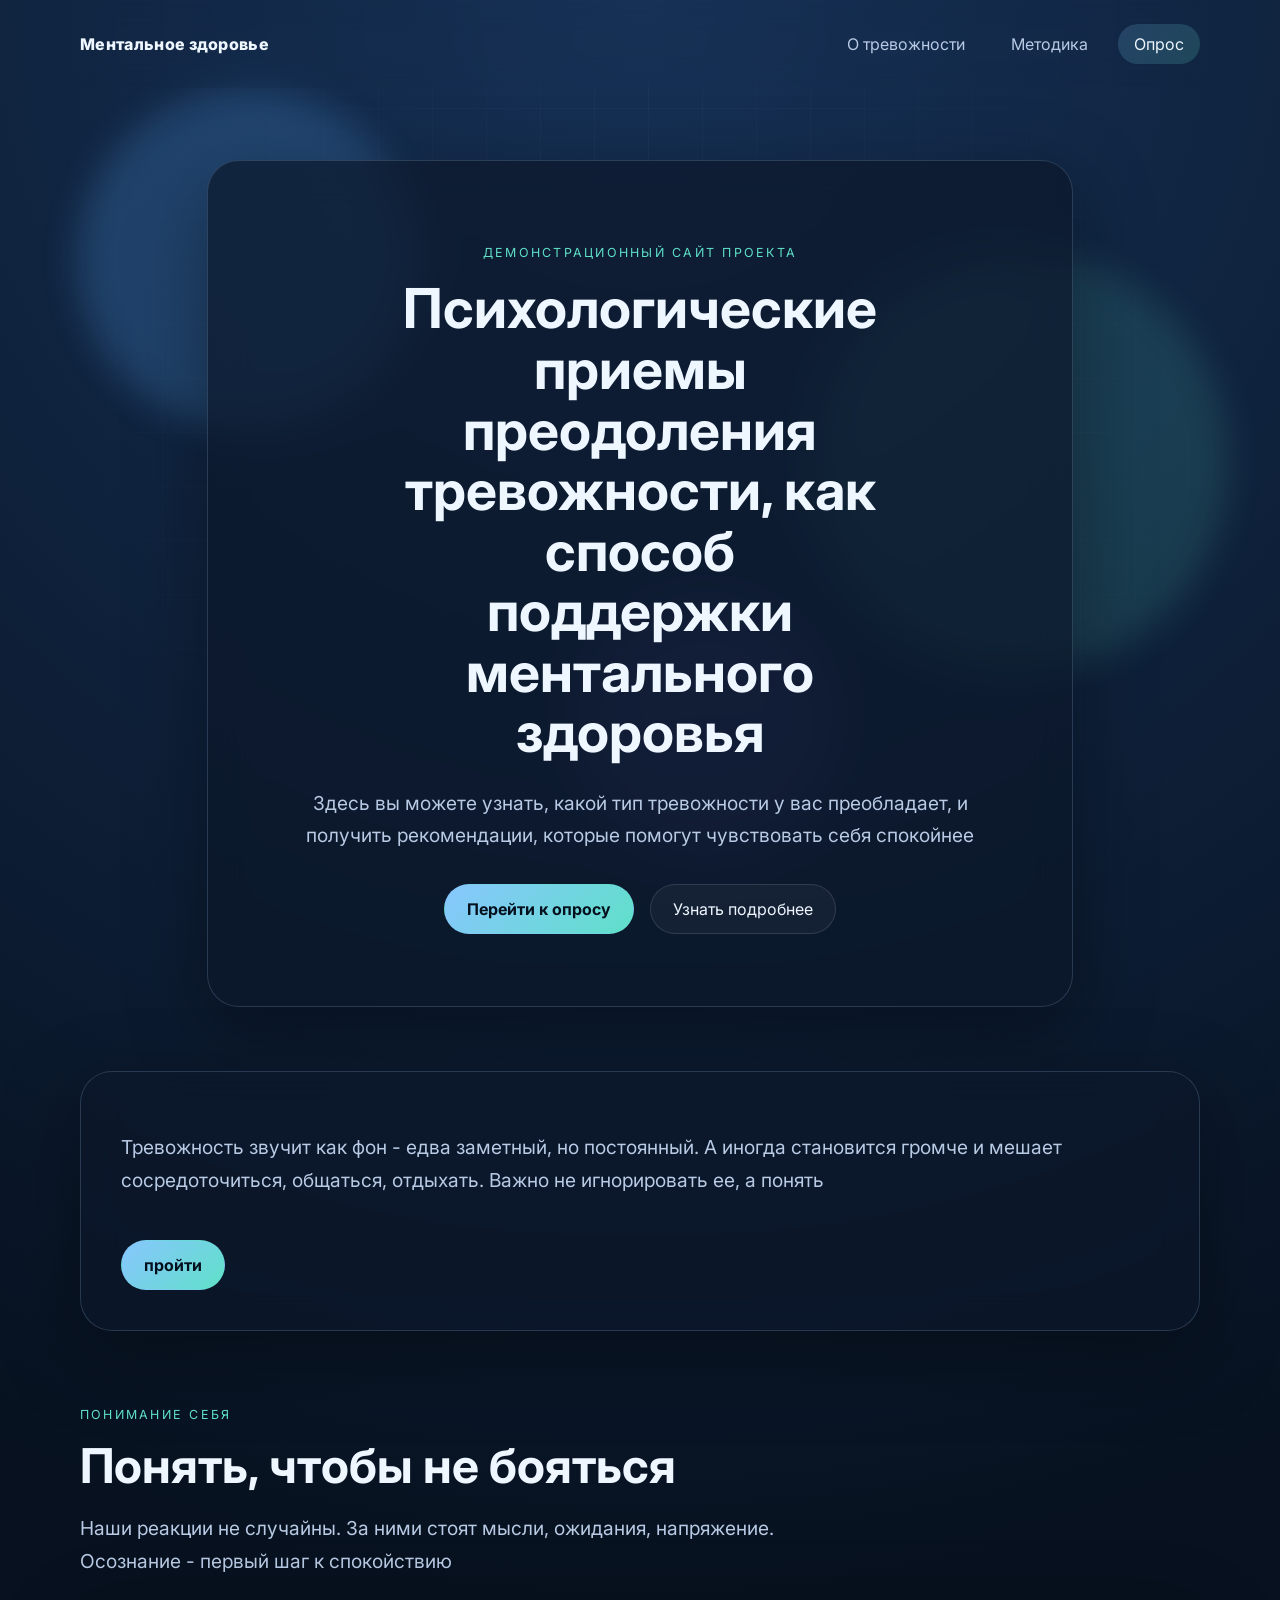
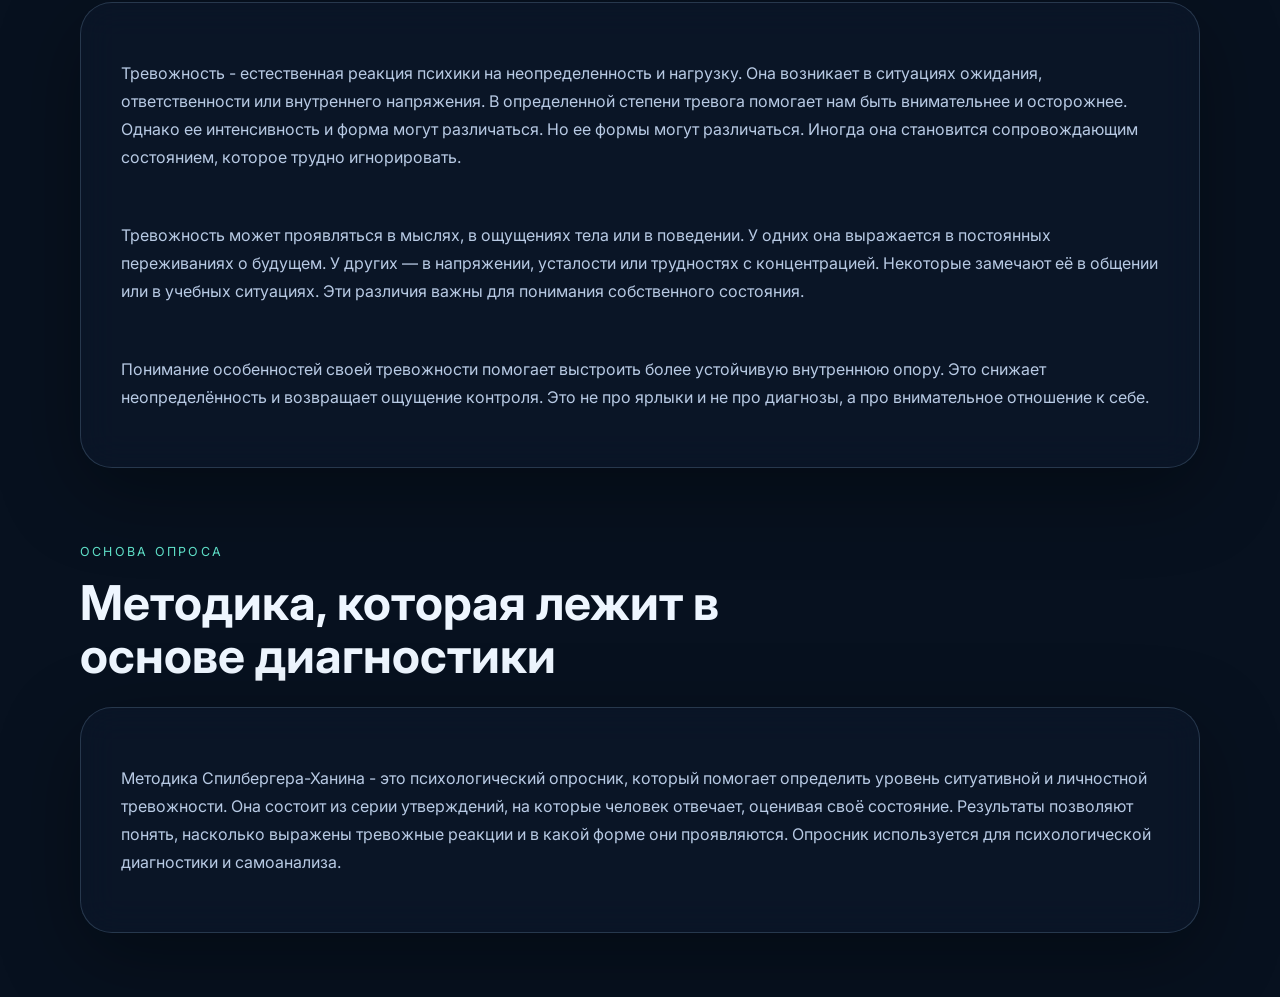
==== index.html @ a469deae "Initial commit" ====
<!DOCTYPE html>
<html lang="ru">
  <head>
    <meta charset="UTF-8" />
    <meta name="viewport" content="width=device-width, initial-scale=1.0" />
    <title>Психологические приемы преодоления тревожности</title>
    <meta
      name="description"
      content="Сайт о психологических приемах преодоления тревожности и поддержке ментального здоровья."
    />
    <link rel="preconnect" href="https://fonts.googleapis.com" />
    <link rel="preconnect" href="https://fonts.gstatic.com" crossorigin />
    <link
      href="https://fonts.googleapis.com/css2?family=Inter:wght@400;500;600;700;800&display=swap"
      rel="stylesheet"
    />
    <link rel="stylesheet" href="styles.css" />
  </head>
  <body>
    <div class="background" aria-hidden="true">
      <span class="orb orb-1"></span>
      <span class="orb orb-2"></span>
      <span class="orb orb-3"></span>
      <span class="grid"></span>
    </div>

    <header class="site-header container">
      <a class="brand" href="index.html">Ментальное здоровье</a>
      <nav class="nav">
        <a href="#about">О тревожности</a>
        <a href="#method">Методика</a>
        <a class="nav-button" href="survey.html">Опрос</a>
      </nav>
    </header>

    <main>
      <section class="hero container reveal">
        <div class="hero-card glass-panel">
          <p class="eyebrow">Демонстрационный сайт проекта</p>
          <h1>
            Психологические приемы преодоления тревожности, как способ поддержки
            ментального здоровья
          </h1>
          <p class="hero-subtitle">
            Здесь вы можете узнать, какой тип тревожности у вас преобладает, и
            получить рекомендации, которые помогут чувствовать себя спокойнее
          </p>
          <div class="hero-actions">
            <a class="button primary" href="survey.html">Перейти к опросу</a>
            <a class="button secondary" href="#about">Узнать подробнее</a>
          </div>
        </div>
      </section>

      <section class="story container reveal">
        <div class="story-card glass-panel">
          <p class="lead-text">
            Тревожность звучит как фон - едва заметный, но постоянный. А иногда
            становится громче и мешает сосредоточиться, общаться, отдыхать. Важно
            не игнорировать ее, а понять
          </p>
          <a class="button primary" href="survey.html">пройти</a>
        </div>
      </section>

      <section id="about" class="content-section container reveal">
        <div class="section-heading">
          <p class="eyebrow">Понимание себя</p>
          <h2>Понять, чтобы не бояться</h2>
          <p class="section-subtitle">
            Наши реакции не случайны. За ними стоят мысли, ожидания, напряжение.
            Осознание - первый шаг к спокойствию
          </p>
        </div>
        <div class="glass-panel text-block">
          <p>
            Тревожность - естественная реакция психики на неопределенность и
            нагрузку. Она возникает в ситуациях ожидания, ответственности или
            внутреннего напряжения. В определенной степени тревога помогает нам
            быть внимательнее и осторожнее. Однако ее интенсивность и форма могут
            различаться. Но ее формы могут различаться. Иногда она становится
            сопровождающим состоянием, которое трудно игнорировать.
          </p>
          <p>
            Тревожность может проявляться в мыслях, в ощущениях тела или в
            поведении. У одних она выражается в постоянных переживаниях о будущем.
            У других — в напряжении, усталости или трудностях с концентрацией.
            Некоторые замечают её в общении или в учебных ситуациях. Эти различия
            важны для понимания собственного состояния.
          </p>
          <p>
            Понимание особенностей своей тревожности помогает выстроить более
            устойчивую внутреннюю опору. Это снижает неопределённость и возвращает
            ощущение контроля. Это не про ярлыки и не про диагнозы, а про
            внимательное отношение к себе.
          </p>
        </div>
      </section>

      <section id="method" class="content-section container reveal">
        <div class="section-heading">
          <p class="eyebrow">Основа опроса</p>
          <h2>Методика, которая лежит в основе диагностики</h2>
        </div>
        <div class="glass-panel text-block">
          <p>
            Методика Спилбергера-Ханина - это психологический опросник, который
            помогает определить уровень ситуативной и личностной тревожности. Она
            состоит из серии утверждений, на которые человек отвечает, оценивая
            своё состояние. Результаты позволяют понять, насколько выражены
            тревожные реакции и в какой форме они проявляются. Опросник
            используется для психологической диагностики и самоанализа.
          </p>
        </div>
      </section>
    </main>


    <script src="script.js"></script>
  </body>
</html>
---- styles.css ----
:root {
  --bg: #07111f;
  --bg-soft: rgba(12, 26, 45, 0.72);
  --panel: rgba(12, 24, 42, 0.7);
  --panel-border: rgba(173, 216, 255, 0.18);
  --text: #eef6ff;
  --muted: #b8cae4;
  --accent: #88c6ff;
  --accent-strong: #5fe0c8;
  --shadow: 0 24px 80px rgba(0, 0, 0, 0.35);
  --radius-xl: 32px;
  --radius-lg: 24px;
  --radius-md: 18px;
  --container: min(1120px, calc(100% - 32px));
}

* {
  box-sizing: border-box;
}

html {
  scroll-behavior: smooth;
}

body {
  margin: 0;
  font-family: 'Inter', system-ui, sans-serif;
  color: var(--text);
  background: radial-gradient(circle at top, #163156, #07111f 60%);
  min-height: 100vh;
  overflow-x: hidden;
}

a {
  color: inherit;
  text-decoration: none;
}

button,
input,
textarea,
select {
  font: inherit;
}

.container {
  width: var(--container);
  margin: 0 auto;
}

.background {
  position: fixed;
  inset: 0;
  overflow: hidden;
  z-index: -2;
}

.orb {
  position: absolute;
  border-radius: 50%;
  filter: blur(18px);
  opacity: 0.7;
  animation: float 15s ease-in-out infinite;
}

.orb-1 {
  width: 340px;
  height: 340px;
  background: rgba(93, 174, 255, 0.3);
  top: 10%;
  left: 6%;
}

.orb-2 {
  width: 420px;
  height: 420px;
  background: rgba(95, 224, 200, 0.2);
  right: 4%;
  top: 28%;
  animation-delay: -5s;
}

.orb-3 {
  width: 260px;
  height: 260px;
  background: rgba(161, 120, 255, 0.18);
  left: 45%;
  bottom: 5%;
  animation-delay: -9s;
}

.grid {
  position: absolute;
  inset: 0;
  background-image: linear-gradient(rgba(255, 255, 255, 0.05) 1px, transparent 1px),
    linear-gradient(90deg, rgba(255, 255, 255, 0.05) 1px, transparent 1px);
  background-size: 54px 54px;
  mask-image: radial-gradient(circle at center, black, transparent 80%);
  animation: drift 20s linear infinite;
}

.site-header {
  display: flex;
  align-items: center;
  justify-content: space-between;
  padding: 24px 0;
  position: sticky;
  top: 0;
  z-index: 10;
  backdrop-filter: blur(14px);
}

.brand {
  font-weight: 800;
  letter-spacing: 0.02em;
}

.nav {
  display: flex;
  align-items: center;
  gap: 14px;
  flex-wrap: wrap;
}

.nav a {
  padding: 10px 16px;
  border-radius: 999px;
  color: var(--muted);
  transition: 0.25s ease;
}

.nav a:hover,
.nav a:focus-visible {
  color: var(--text);
  background: rgba(255, 255, 255, 0.08);
}

.nav-button {
  background: linear-gradient(135deg, rgba(136, 198, 255, 0.18), rgba(95, 224, 200, 0.18));
  color: var(--text) !important;
}

.hero,
.story,
.content-section,
.site-footer,
.survey-layout {
  padding-bottom: 64px;
}

.hero {
  padding-top: 72px;
  min-height: calc(100vh - 96px);
  display: grid;
  place-items: center;
}

.glass-panel {
  background: var(--panel);
  border: 1px solid var(--panel-border);
  box-shadow: var(--shadow);
  backdrop-filter: blur(18px);
}

.hero-card,
.story-card,
.text-block,
.survey-intro,
.survey-form,
.results {
  border-radius: var(--radius-xl);
}

.hero-card {
  padding: clamp(32px, 6vw, 72px);
  text-align: center;
}

.eyebrow {
  text-transform: uppercase;
  letter-spacing: 0.18em;
  font-size: 0.78rem;
  color: var(--accent-strong);
  margin-bottom: 18px;
}

h1,
h2 {
  margin: 0;
  line-height: 1.1;
}

h1 {
  font-size: clamp(2.1rem, 4.3vw, 4.1rem);
  max-width: 14ch;
  margin-inline: auto;
}

h2 {
  font-size: clamp(1.8rem, 4vw, 3rem);
}

.hero-subtitle,
.section-subtitle,
.lead-text,
.text-block p,
.survey-intro p,
.result-summary,
.recommendation-card p,
.question-text,
.answer-label {
  color: var(--muted);
}

.hero-subtitle,
.section-subtitle,
.lead-text {
  font-size: clamp(1rem, 2vw, 1.2rem);
  line-height: 1.7;
}

.hero-subtitle {
  max-width: 720px;
  margin: 24px auto 0;
}

.hero-actions,
.results-header {
  margin-top: 32px;
}

.hero-actions {
  display: flex;
  justify-content: center;
  gap: 16px;
  flex-wrap: wrap;
}

.button {
  display: inline-flex;
  align-items: center;
  justify-content: center;
  padding: 14px 22px;
  border-radius: 999px;
  border: 1px solid transparent;
  transition: transform 0.25s ease, box-shadow 0.25s ease, background 0.25s ease;
}

.button:hover,
.button:focus-visible {
  transform: translateY(-2px);
  box-shadow: 0 16px 36px rgba(0, 0, 0, 0.25);
}

.primary {
  background: linear-gradient(135deg, var(--accent), var(--accent-strong));
  color: #04101d;
  font-weight: 700;
}

.secondary {
  border-color: rgba(255, 255, 255, 0.12);
  background: rgba(255, 255, 255, 0.04);
}

.story-card,
.text-block,
.survey-intro,
.survey-form,
.results {
  padding: clamp(24px, 4vw, 40px);
}

.story-card {
  display: grid;
  gap: 24px;
  justify-items: start;
}

.section-heading {
  max-width: 720px;
  margin-bottom: 24px;
}

.text-block {
  display: grid;
  gap: 18px;
}

.text-block p,
.survey-intro p,
.result-summary,
.recommendation-card p,
.answer-label,
.question-text {
  line-height: 1.75;
}

.survey-layout {
  padding-top: 48px;
}

.survey-content {
  display: grid;
  grid-template-columns: 1.1fr 0.9fr;
  gap: 24px;
  align-items: start;
}

.question-list {
  display: grid;
  gap: 18px;
}

.question-card {
  padding: 22px;
  border-radius: var(--radius-lg);
  background: rgba(255, 255, 255, 0.04);
  border: 1px solid rgba(255, 255, 255, 0.08);
}

.question-number {
  display: inline-flex;
  width: 32px;
  height: 32px;
  align-items: center;
  justify-content: center;
  border-radius: 50%;
  background: rgba(136, 198, 255, 0.14);
  color: var(--accent);
  margin-bottom: 14px;
  font-weight: 700;
}

.answer-group {
  display: grid;
  gap: 10px;
  margin-top: 16px;
}

.answer-option {
  position: relative;
}

.answer-option input {
  position: absolute;
  opacity: 0;
  pointer-events: none;
}

.answer-label {
  display: block;
  padding: 14px 18px;
  border-radius: 16px;
  background: rgba(255, 255, 255, 0.04);
  border: 1px solid rgba(255, 255, 255, 0.08);
  transition: 0.2s ease;
  cursor: pointer;
}

.answer-option input:checked + .answer-label {
  background: rgba(136, 198, 255, 0.16);
  border-color: rgba(136, 198, 255, 0.48);
  color: var(--text);
}

.large-button {
  width: 100%;
  margin-top: 24px;
  border: none;
  cursor: pointer;
}

.hidden {
  display: none;
}

.score-grid {
  display: grid;
  grid-template-columns: repeat(2, minmax(0, 1fr));
  gap: 16px;
  margin: 24px 0;
}

.score-grid article,
.recommendation-card {
  border-radius: var(--radius-lg);
  padding: 20px;
  background: rgba(255, 255, 255, 0.05);
  border: 1px solid rgba(255, 255, 255, 0.08);
}

.score-grid span {
  display: block;
  color: var(--muted);
  margin-bottom: 10px;
}

.score-grid strong {
  font-size: clamp(2rem, 4vw, 3rem);
}

.recommendations {
  display: grid;
  gap: 16px;
  margin-top: 28px;
}

.recommendation-card h3 {
  margin-top: 0;
  margin-bottom: 10px;
}

.site-footer {
  padding-top: 16px;
  padding-bottom: 48px;
  color: var(--muted);
}

.reveal {
  opacity: 0;
  transform: translateY(32px);
  transition: opacity 0.8s ease, transform 0.8s ease;
}

.reveal.visible {
  opacity: 1;
  transform: translateY(0);
}

@keyframes float {
  0%,
  100% { transform: translate3d(0, 0, 0) scale(1); }
  50% { transform: translate3d(0, -28px, 0) scale(1.08); }
}

@keyframes drift {
  from { transform: translateY(0); }
  to { transform: translateY(54px); }
}

@media (max-width: 920px) {
  .site-header {
    flex-direction: column;
    gap: 14px;
  }

  .survey-content {
    grid-template-columns: 1fr;
  }
}

@media (max-width: 640px) {
  :root {
    --container: min(100% - 20px, 1120px);
  }

  .hero {
    padding-top: 36px;
    min-height: auto;
  }

  h1 {
    max-width: none;
  }

  .score-grid {
    grid-template-columns: 1fr;
  }

  .nav {
    justify-content: center;
  }

  .button,
  .nav a {
    width: 100%;
  }

  .hero-actions {
    width: 100%;
  }
}
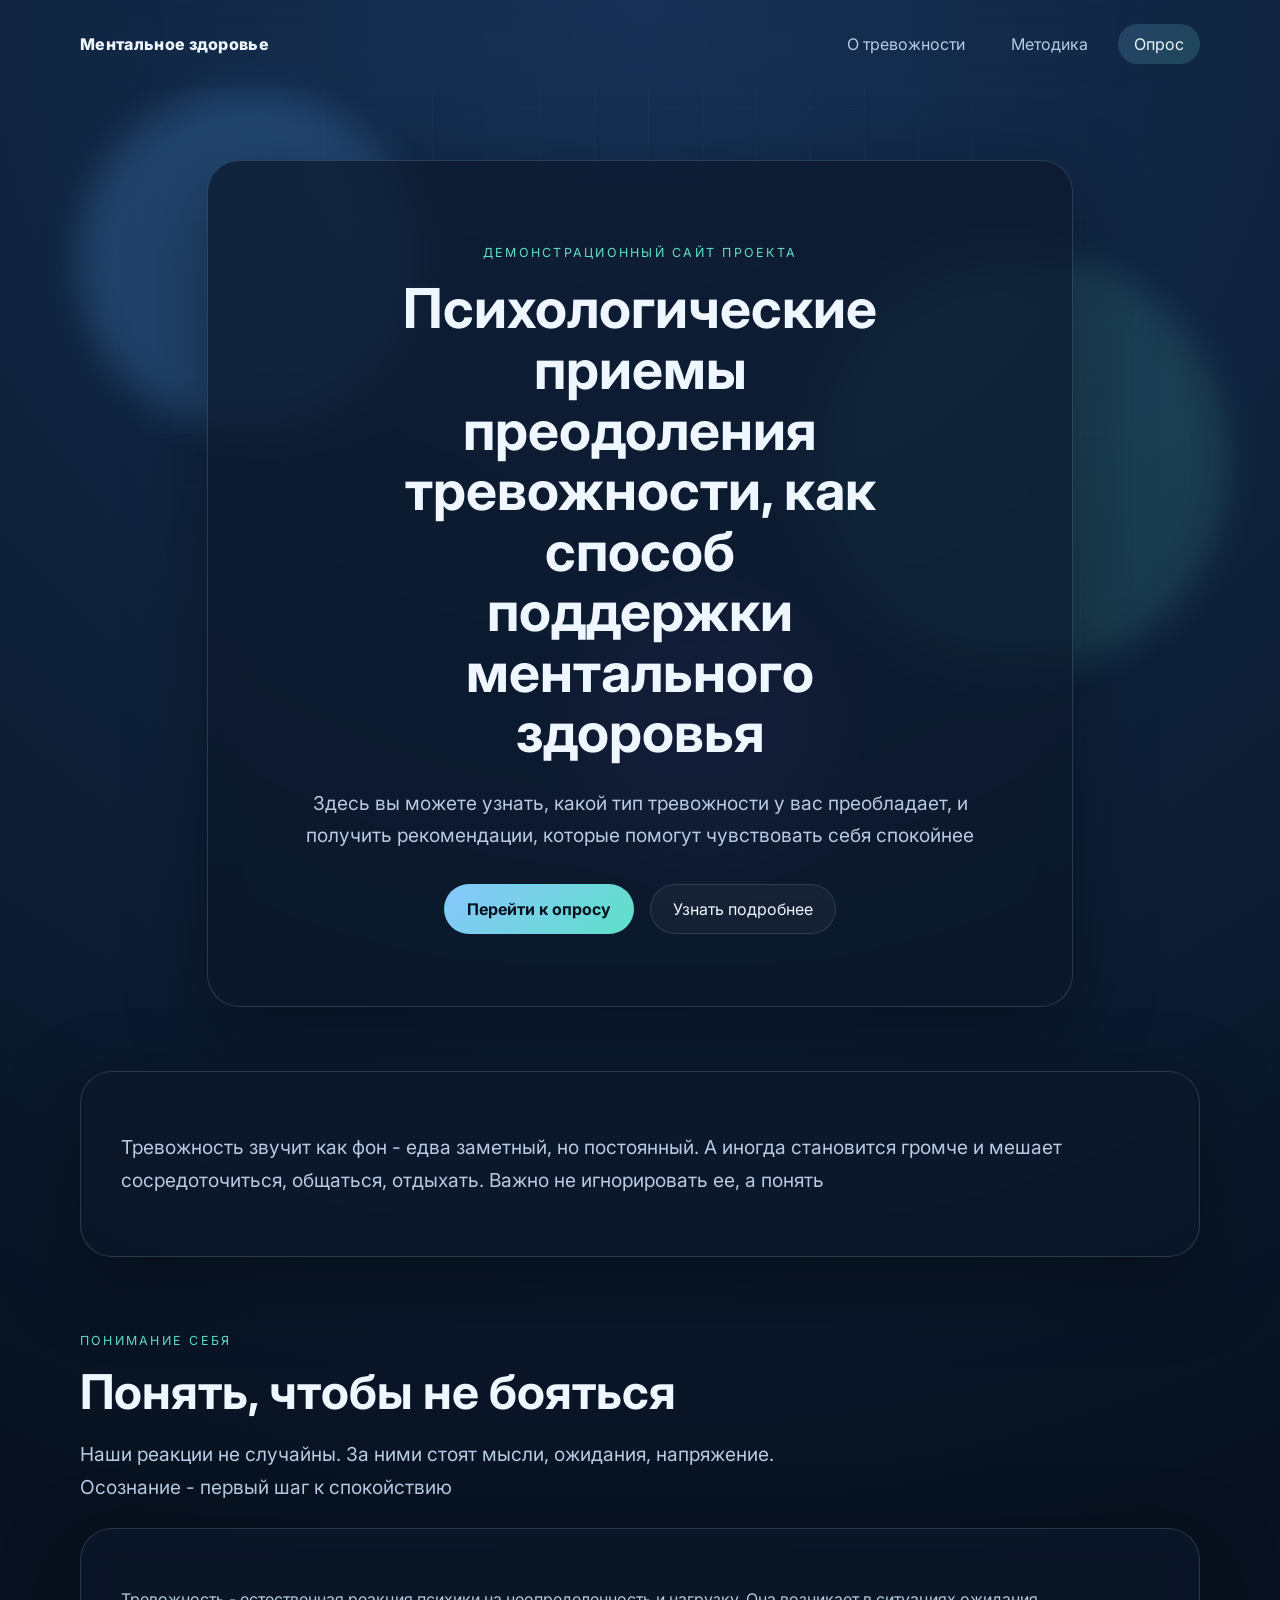
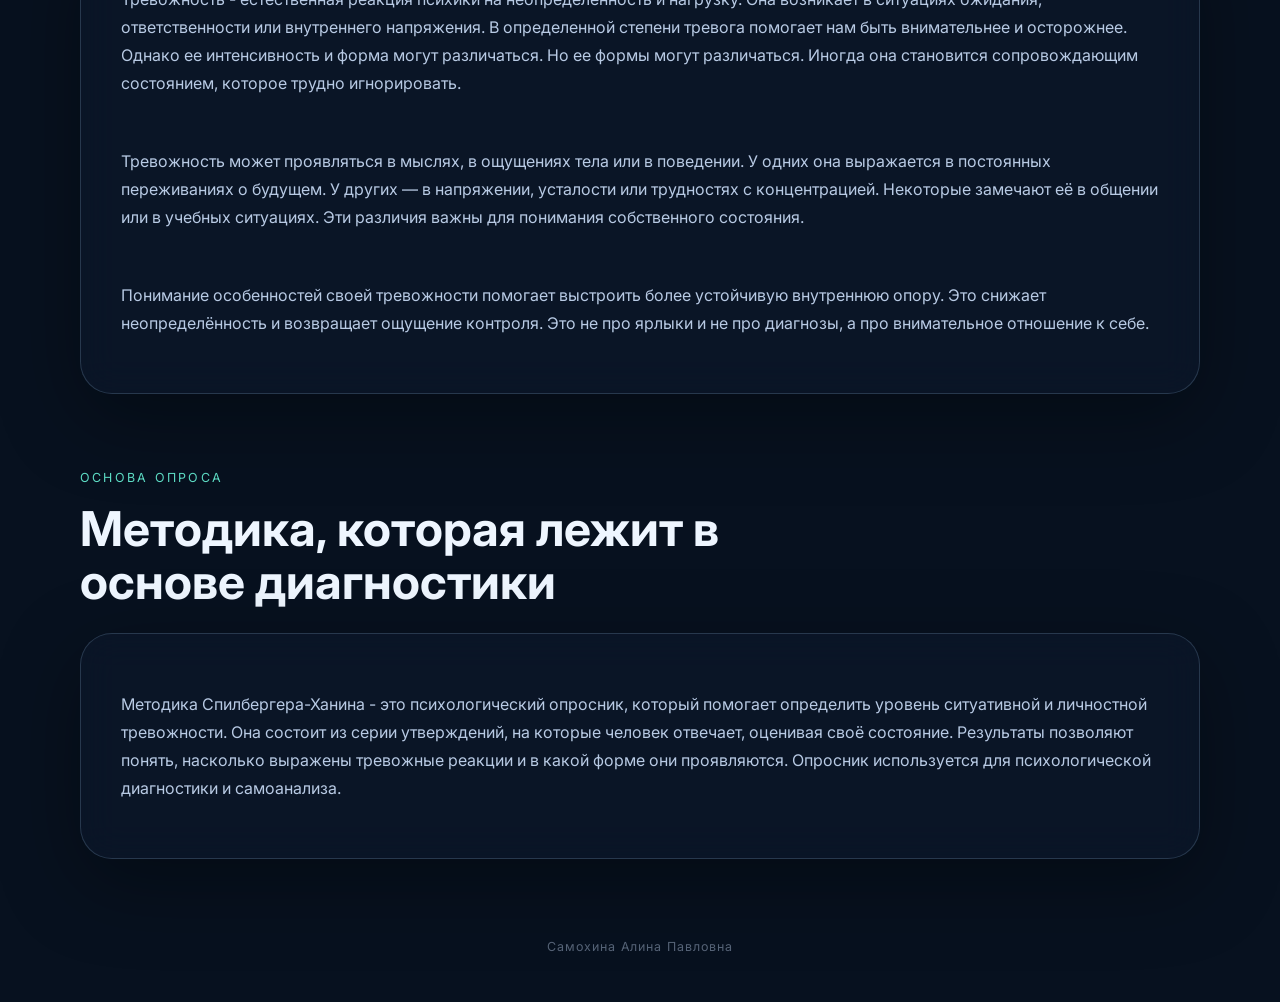
==== commit 004ba348: "Refine homepage survey CTA and footer easter egg" ====
--- a/index.html
+++ b/index.html
@@ -59,7 +59,6 @@
             становится громче и мешает сосредоточиться, общаться, отдыхать. Важно
             не игнорировать ее, а понять
           </p>
-          <a class="button primary" href="survey.html">пройти</a>
         </div>
       </section>
 
@@ -116,6 +115,10 @@
     </main>
 
 
+    <footer class="site-footer container">
+      <p class="easter-egg">Самохина Алина Павловна</p>
+    </footer>
+
     <script src="script.js"></script>
   </body>
 </html>
--- a/styles.css
+++ b/styles.css
@@ -300,11 +300,44 @@
   padding-top: 48px;
 }
 
+.survey-intro {
+  margin-bottom: 24px;
+}
+
 .survey-content {
   display: grid;
-  grid-template-columns: 1.1fr 0.9fr;
+  grid-template-columns: minmax(0, 1.1fr) minmax(320px, 0.9fr);
   gap: 24px;
   align-items: start;
+}
+
+.survey-hint {
+  display: grid;
+  grid-template-columns: repeat(2, auto 1fr);
+  gap: 12px 14px;
+  align-items: center;
+  padding: 18px;
+  margin-bottom: 24px;
+  border-radius: var(--radius-lg);
+  background: rgba(255, 255, 255, 0.04);
+  border: 1px solid rgba(255, 255, 255, 0.08);
+}
+
+.survey-hint p {
+  margin: 0;
+  color: var(--muted);
+}
+
+.hint-badge {
+  display: inline-flex;
+  align-items: center;
+  justify-content: center;
+  min-width: 54px;
+  padding: 8px 12px;
+  border-radius: 999px;
+  background: rgba(136, 198, 255, 0.16);
+  color: var(--text);
+  font-weight: 700;
 }
 
 .question-list {
@@ -319,17 +352,29 @@
   border: 1px solid rgba(255, 255, 255, 0.08);
 }
 
+.question-card-header {
+  display: grid;
+  grid-template-columns: auto 1fr;
+  gap: 14px;
+  align-items: start;
+}
+
 .question-number {
   display: inline-flex;
   width: 32px;
   height: 32px;
+  flex-shrink: 0;
   align-items: center;
   justify-content: center;
   border-radius: 50%;
   background: rgba(136, 198, 255, 0.14);
   color: var(--accent);
-  margin-bottom: 14px;
   font-weight: 700;
+}
+
+.question-meta {
+  margin-top: 10px;
+  margin-bottom: 0;
 }
 
 .answer-group {
@@ -411,32 +456,53 @@
   margin-bottom: 10px;
 }
 
+.noscript-note {
+  margin-top: 20px;
+  color: #ffd9d9;
+}
+
 .site-footer {
   padding-top: 16px;
   padding-bottom: 48px;
   color: var(--muted);
 }
 
+
+.easter-egg {
+  margin: 0;
+  text-align: center;
+  font-size: 0.78rem;
+  letter-spacing: 0.08em;
+  color: rgba(184, 202, 228, 0.45);
+}
+
 .reveal {
-  opacity: 0;
-  transform: translateY(32px);
-  transition: opacity 0.8s ease, transform 0.8s ease;
+  opacity: 1;
+  transform: none;
 }
 
 .reveal.visible {
   opacity: 1;
-  transform: translateY(0);
+  transform: none;
 }
 
 @keyframes float {
   0%,
-  100% { transform: translate3d(0, 0, 0) scale(1); }
-  50% { transform: translate3d(0, -28px, 0) scale(1.08); }
+  100% {
+    transform: translate3d(0, 0, 0) scale(1);
+  }
+  50% {
+    transform: translate3d(0, -28px, 0) scale(1.08);
+  }
 }
 
 @keyframes drift {
-  from { transform: translateY(0); }
-  to { transform: translateY(54px); }
+  from {
+    transform: translateY(0);
+  }
+  to {
+    transform: translateY(54px);
+  }
 }
 
 @media (max-width: 920px) {
@@ -448,6 +514,10 @@
   .survey-content {
     grid-template-columns: 1fr;
   }
+
+  .results {
+    order: -1;
+  }
 }
 
 @media (max-width: 640px) {
@@ -464,12 +534,38 @@
     max-width: none;
   }
 
+  .survey-layout {
+    padding-top: 24px;
+    padding-bottom: 40px;
+  }
+
+  .survey-form,
+  .results,
+  .survey-intro,
+  .question-card {
+    padding: 18px;
+  }
+
+  .survey-hint {
+    grid-template-columns: 1fr;
+    gap: 10px;
+  }
+
+  .question-card-header {
+    grid-template-columns: 1fr;
+  }
+
+  .answer-label {
+    padding: 12px 14px;
+  }
+
   .score-grid {
     grid-template-columns: 1fr;
   }
 
   .nav {
     justify-content: center;
+    width: 100%;
   }
 
   .button,
@@ -481,3 +577,23 @@
     width: 100%;
   }
 }
+
+@media (max-width: 420px) {
+  body {
+    font-size: 15px;
+  }
+
+  .site-header {
+    padding: 18px 0;
+  }
+
+  h2 {
+    font-size: 1.6rem;
+  }
+
+  .question-text,
+  .result-summary,
+  .recommendation-card p {
+    line-height: 1.6;
+  }
+}
